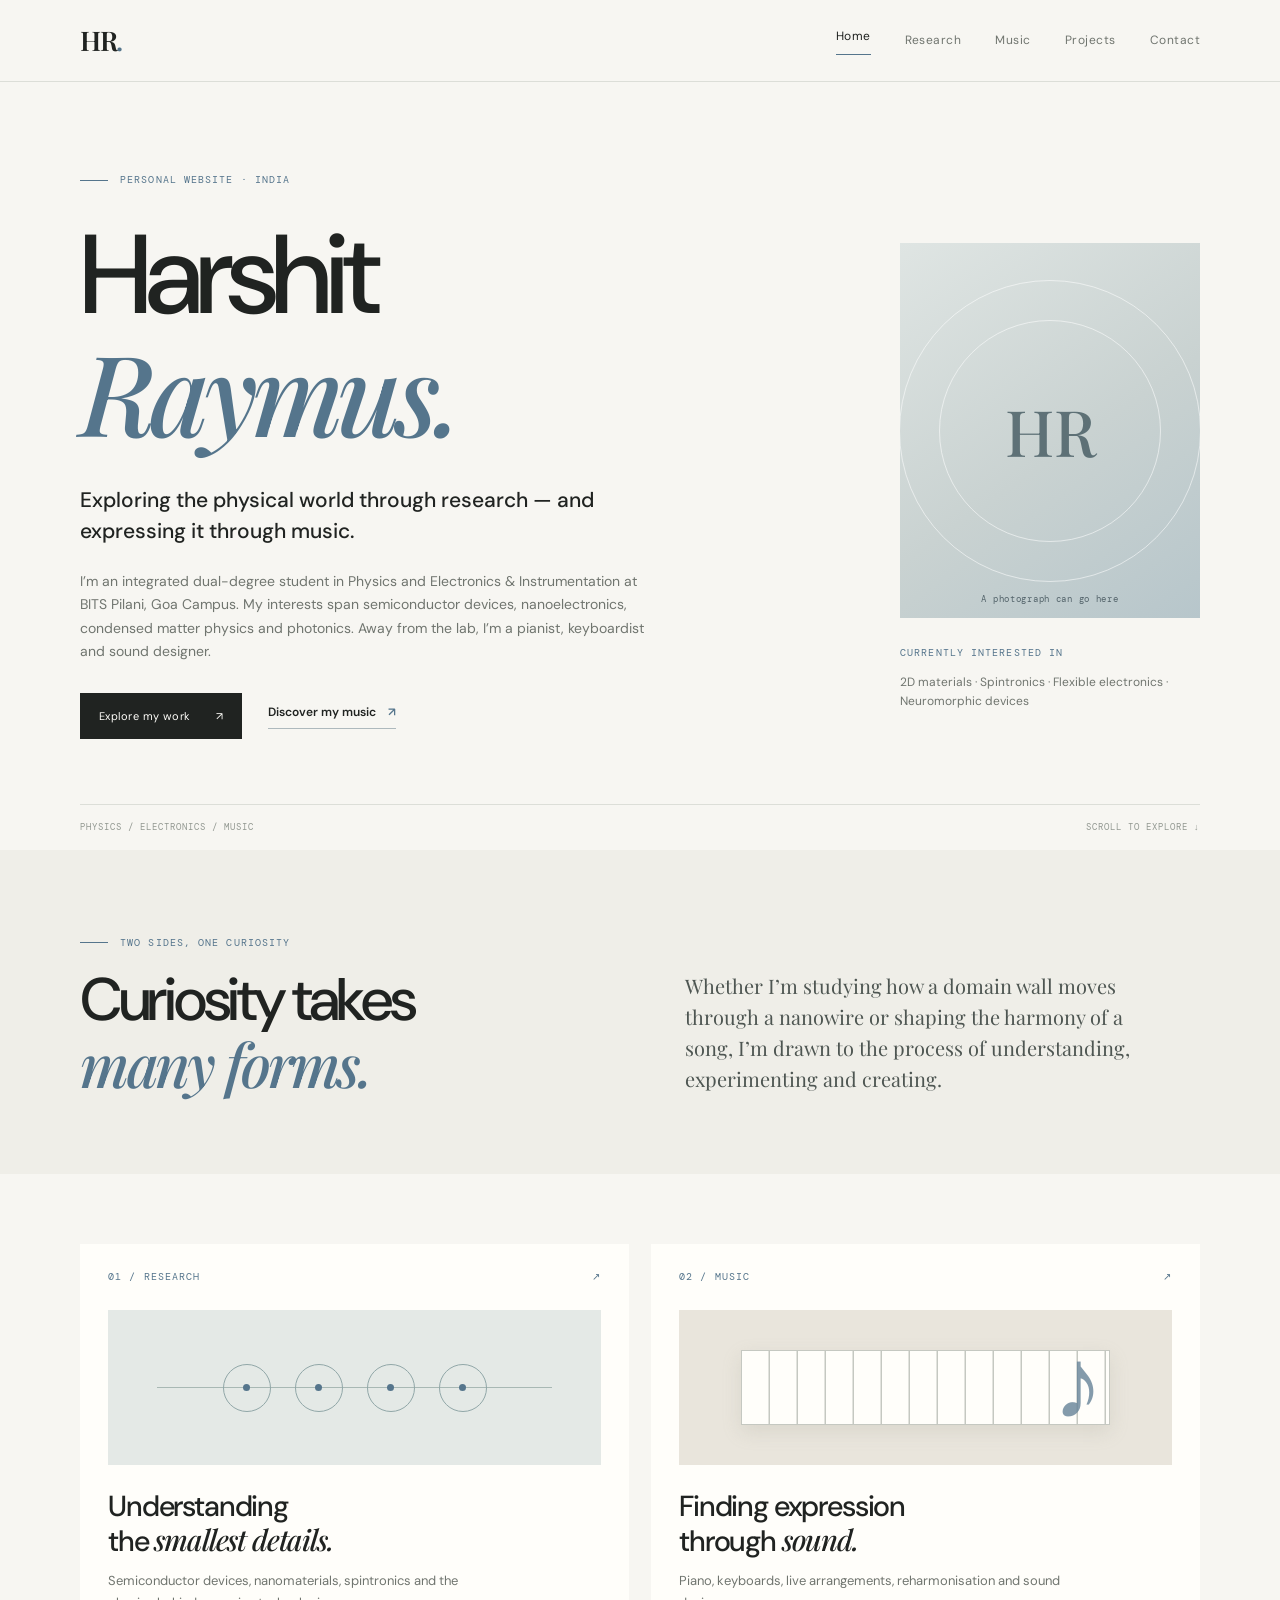
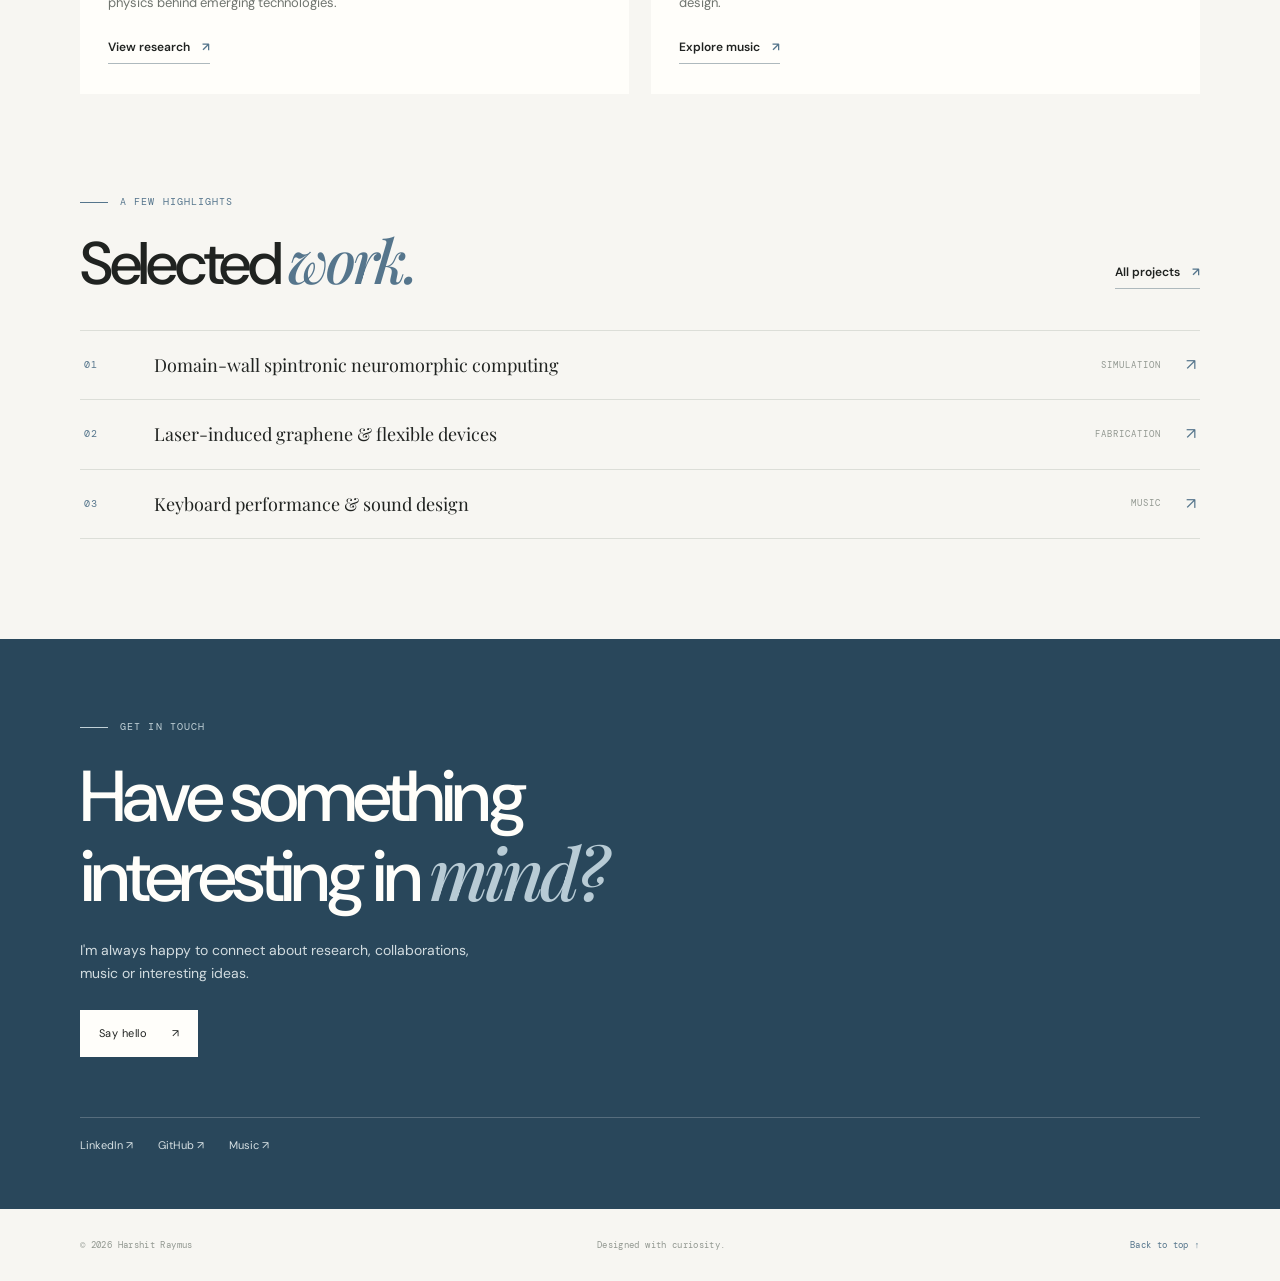
==== index.html @ 6425b21d "Add files via upload" ====
<!DOCTYPE html>
<html lang="en">
<head>
  <meta charset="UTF-8">
  <meta name="viewport" content="width=device-width, initial-scale=1">
  <meta name="description" content="Harshit Raymus — physics, electronics, nanoelectronics, research and music.">
  <meta name="author" content="Harshit Raymus">
  <meta name="theme-color" content="#f7f6f2">
  <title>Harshit Raymus — Researcher & Musician</title>
  <link rel="preconnect" href="https://fonts.googleapis.com">
  <link rel="preconnect" href="https://fonts.gstatic.com" crossorigin>
  <link href="https://fonts.googleapis.com/css2?family=DM+Mono:wght@400;500&family=DM+Sans:wght@400;500;600;700&family=Playfair+Display:ital,wght@0,500;0,600;1,500&display=swap" rel="stylesheet">
  <link rel="stylesheet" href="styles.css">
  <script defer src="script.js"></script>
</head>
<body>
  <header class="site-header">
    <a class="wordmark" href="index.html">HR<span>.</span></a>
    <button class="menu-toggle" aria-label="Open navigation" aria-expanded="false">Menu</button>
    <nav class="main-nav" aria-label="Main navigation">
      <a class="active" href="index.html">Home</a>
      <a href="research.html">Research</a>
      <a href="music.html">Music</a>
      <a href="projects.html">Projects</a>
      <a href="#contact">Contact</a>
    </nav>
  </header>

  <main>
    <section class="hero wrap">
      <div class="eyebrow"><span class="eyebrow-line"></span> PERSONAL WEBSITE · INDIA</div>
      <div class="hero-grid">
        <div>
          <h1>Harshit<br><em>Raymus.</em></h1>
          <p class="hero-subtitle">Exploring the physical world through research — and expressing it through music.</p>
          <p class="intro">I’m an integrated dual-degree student in Physics and Electronics & Instrumentation at BITS Pilani, Goa Campus. My interests span semiconductor devices, nanoelectronics, condensed matter physics and photonics. Away from the lab, I’m a pianist, keyboardist and sound designer.</p>
          <div class="hero-actions">
            <a class="button button-dark" href="research.html">Explore my work <span>↗</span></a>
            <a class="text-link" href="music.html">Discover my music <span>↗</span></a>
          </div>
        </div>
        <aside class="hero-aside">
          <div class="portrait-placeholder">
            <span class="portrait-monogram">HR</span>
            <span class="portrait-caption">A photograph can go here</span>
          </div>
          <div class="aside-note">
            <span class="small-label">CURRENTLY INTERESTED IN</span>
            <p>2D materials · Spintronics · Flexible electronics · Neuromorphic devices</p>
          </div>
        </aside>
      </div>
      <div class="hero-bottom">
        <span>PHYSICS / ELECTRONICS / MUSIC</span>
        <span>SCROLL TO EXPLORE ↓</span>
      </div>
    </section>

    <section class="section-band">
      <div class="wrap split-intro">
        <div>
          <div class="eyebrow"><span class="eyebrow-line"></span> TWO SIDES, ONE CURIOSITY</div>
          <h2>Curiosity takes<br><em>many forms.</em></h2>
        </div>
        <p class="section-lead">Whether I’m studying how a domain wall moves through a nanowire or shaping the harmony of a song, I’m drawn to the process of understanding, experimenting and creating.</p>
      </div>
    </section>

    <section class="wrap feature-grid">
      <article class="feature-card research-card">
        <div class="card-topline"><span>01 / RESEARCH</span><span>↗</span></div>
        <div class="feature-art art-lattice" aria-hidden="true"><span></span><span></span><span></span><span></span></div>
        <div>
          <h3>Understanding<br>the <em>smallest details.</em></h3>
          <p>Semiconductor devices, nanomaterials, spintronics and the physics behind emerging technologies.</p>
          <a class="text-link" href="research.html">View research <span>↗</span></a>
        </div>
      </article>
      <article class="feature-card music-card">
        <div class="card-topline"><span>02 / MUSIC</span><span>↗</span></div>
        <div class="feature-art art-keys" aria-hidden="true"><div class="keys"></div><div class="music-note">♪</div></div>
        <div>
          <h3>Finding expression<br>through <em>sound.</em></h3>
          <p>Piano, keyboards, live arrangements, reharmonisation and sound design.</p>
          <a class="text-link" href="music.html">Explore music <span>↗</span></a>
        </div>
      </article>
    </section>

    <section class="wrap selected-work">
      <div class="section-heading">
        <div><div class="eyebrow"><span class="eyebrow-line"></span> A FEW HIGHLIGHTS</div><h2>Selected <em>work.</em></h2></div>
        <a class="text-link" href="projects.html">All projects <span>↗</span></a>
      </div>
      <div class="work-list">
        <a class="work-row" href="projects.html#spintronics"><span class="work-index">01</span><span class="work-name">Domain-wall spintronic neuromorphic computing</span><span class="work-type">SIMULATION</span><span class="work-arrow">↗</span></a>
        <a class="work-row" href="projects.html#lig"><span class="work-index">02</span><span class="work-name">Laser-induced graphene & flexible devices</span><span class="work-type">FABRICATION</span><span class="work-arrow">↗</span></a>
        <a class="work-row" href="projects.html#music"><span class="work-index">03</span><span class="work-name">Keyboard performance & sound design</span><span class="work-type">MUSIC</span><span class="work-arrow">↗</span></a>
      </div>
    </section>

    <section class="contact-section" id="contact">
      <div class="wrap contact-inner">
        <div class="eyebrow"><span class="eyebrow-line"></span> GET IN TOUCH</div>
        <h2>Have something<br>interesting in <em>mind?</em></h2>
        <p>I'm always happy to connect about research, collaborations, music or interesting ideas.</p>
        <a class="button button-light" href="mailto:YOUR_EMAIL@example.com">Say hello <span>↗</span></a>
        <div class="social-links">
          <a href="https://www.linkedin.com/" target="_blank" rel="noreferrer">LinkedIn ↗</a>
          <a href="https://github.com/" target="_blank" rel="noreferrer">GitHub ↗</a>
          <a href="music.html">Music ↗</a>
        </div>
      </div>
    </section>
  </main>
  <footer class="site-footer wrap"><span>© <span data-year></span> Harshit Raymus</span><span>Designed with curiosity.</span><a href="#top">Back to top ↑</a></footer>
</body>
</html>
---- styles.css ----
/* Harshit Raymus — editorial portfolio */
:root {
  --paper: #f7f6f2; --paper-deep: #efeee8; --ink: #202321; --muted: #70756f;
  --blue: #55758c; --blue-dark: #29475b; --line: #dcded8; --white: #fffefa;
  --serif: "Playfair Display", Georgia, serif; --sans: "DM Sans", Arial, sans-serif; --mono: "DM Mono", monospace;
}
* { box-sizing: border-box; }
html { scroll-behavior: smooth; }
body { margin: 0; background: var(--paper); color: var(--ink); font-family: var(--sans); line-height: 1.65; -webkit-font-smoothing: antialiased; }
a { color: inherit; text-decoration: none; }
.wrap { width: min(1120px, calc(100% - 64px)); margin-inline: auto; }
.site-header { height: 82px; display: flex; align-items: center; justify-content: space-between; padding: 0 max(32px, calc((100vw - 1120px)/2)); border-bottom: 1px solid var(--line); }
.wordmark { font-family: var(--serif); font-size: 27px; font-weight: 600; letter-spacing: -1.5px; }
.wordmark span { color: var(--blue); }
.main-nav { display: flex; align-items: center; gap: 34px; }
.main-nav a { color: var(--muted); font-size: 12px; letter-spacing: .04em; transition: color .2s; }
.main-nav a:hover, .main-nav a.active { color: var(--ink); }
.main-nav a.active { box-shadow: 0 1px var(--blue); padding-bottom: 7px; }
.menu-toggle { display: none; border: 1px solid var(--line); background: transparent; padding: 8px 12px; font: inherit; font-size: 12px; }
.eyebrow, .small-label, .hero-bottom, .card-topline, .work-index, .work-type, .timeline-date, .project-number, .media-number, .music-meta, .tag { font-family: var(--mono); font-size: 10px; letter-spacing: .11em; }
.eyebrow { display: flex; align-items: center; gap: 12px; color: var(--blue); }
.eyebrow-line { display: inline-block; width: 28px; height: 1px; background: var(--blue); }
.hero { padding-top: 90px; }
.hero-grid { display: grid; grid-template-columns: 1.4fr .72fr; gap: 100px; padding: 28px 0 65px; align-items: center; }
h1, h2, h3, p { margin-top: 0; }
h1, h2 { font-weight: 500; letter-spacing: -.055em; line-height: 1.04; }
h1 { font-size: clamp(64px, 9vw, 112px); margin: 0 0 28px; }
h1 em, h2 em, h3 em { font-family: var(--serif); font-weight: 500; }
h1 em, h2 em { color: var(--blue); }
.hero-subtitle { max-width: 560px; font-size: 21px; line-height: 1.45; font-weight: 500; }
.intro { max-width: 570px; color: var(--muted); font-size: 14px; margin: 24px 0 30px; }
.hero-actions { display: flex; align-items: center; gap: 26px; flex-wrap: wrap; }
.button { display: inline-flex; align-items: center; gap: 25px; padding: 14px 19px; font-size: 11px; letter-spacing: .04em; transition: transform .2s, background .2s; }
.button:hover { transform: translateY(-2px); }
.button-dark { background: var(--ink); color: var(--white); }
.button-light { background: var(--white); color: var(--ink); }
.text-link { display: inline-flex; gap: 12px; align-items: center; font-size: 12px; font-weight: 600; border-bottom: 1px solid #aeb9bd; padding-bottom: 5px; }
.text-link span { color: var(--blue); }
.hero-aside { max-width: 300px; justify-self: end; width: 100%; }
.portrait-placeholder { aspect-ratio: 4/5; background: linear-gradient(145deg, #dfe5e3, #c9d2d1 55%, #b7c6cb); display: flex; flex-direction: column; align-items: center; justify-content: center; position: relative; overflow: hidden; }
.portrait-placeholder:before, .portrait-placeholder:after { content: ""; position: absolute; border: 1px solid rgba(255,255,255,.55); border-radius: 50%; width: 220px; height: 220px; }
.portrait-placeholder:after { width: 300px; height: 300px; }
.portrait-monogram { font: 500 64px var(--serif); color: rgba(35,60,69,.65); z-index: 1; }
.portrait-caption { position: absolute; bottom: 13px; font: 9px var(--mono); color: #53636a; letter-spacing: .08em; }
.aside-note { padding: 20px 0 0; }
.small-label { color: var(--blue); }
.aside-note p { font-size: 12px; color: var(--muted); margin: 8px 0 0; }
.hero-bottom { display: flex; justify-content: space-between; color: #929891; border-top: 1px solid var(--line); padding: 15px 0; font-size: 9px; }
.section-band { background: var(--paper-deep); }
.split-intro { display: grid; grid-template-columns: 1fr 1fr; gap: 90px; align-items: end; padding-top: 85px; padding-bottom: 75px; }
h2 { font-size: clamp(38px, 5vw, 60px); margin: 18px 0 0; }
.section-lead { font: 20px/1.55 var(--serif); color: #4e5652; max-width: 480px; margin: 0 0 5px; }
.feature-grid { display: grid; grid-template-columns: 1fr 1fr; gap: 22px; padding-top: 70px; padding-bottom: 100px; }
.feature-card { min-height: 450px; background: var(--white); padding: 25px 28px 30px; display: flex; flex-direction: column; justify-content: space-between; }
.card-topline { display: flex; justify-content: space-between; color: var(--blue); }
.feature-art { height: 155px; margin: 20px 0; position: relative; overflow: hidden; background: #e8ece9; }
.art-lattice { background: #e4e9e6; display: flex; align-items: center; justify-content: center; gap: 24px; }
.art-lattice span { width: 48px; height: 48px; border: 1px solid #91a7a8; border-radius: 50%; position: relative; }
.art-lattice span:after { content: ""; position: absolute; width: 7px; height: 7px; background: var(--blue); border-radius: 50%; top: 19px; left: 19px; }
.art-lattice:before { content: ""; position: absolute; height: 1px; width: 80%; background: #a8b8b4; }
.art-keys { background: #e9e5dc; display: flex; align-items: center; justify-content: center; }
.keys { width: 75%; height: 75px; background: repeating-linear-gradient(90deg, #fffefa 0 26px, #c5c8c1 27px 28px); border: 1px solid #c5c8c1; box-shadow: 0 7px 18px #9b9a8d33; }
.music-note { position: absolute; right: 14%; top: 0; font: 100px var(--serif); color: #668398; opacity: .8; }
.feature-card h3 { font-size: 29px; font-weight: 500; line-height: 1.15; letter-spacing: -.04em; margin: 0 0 12px; }
.feature-card p { font-size: 13px; color: var(--muted); max-width: 390px; margin-bottom: 20px; }
.selected-work { padding-bottom: 100px; }
.section-heading { display: flex; justify-content: space-between; align-items: end; gap: 20px; margin-bottom: 34px; }
.section-heading .text-link { margin-bottom: 7px; }
.work-list { border-top: 1px solid var(--line); }
.work-row { display: grid; grid-template-columns: 55px 1fr 145px 20px; align-items: center; gap: 15px; padding: 21px 4px; border-bottom: 1px solid var(--line); transition: padding .2s; }
.work-row:hover { padding-left: 12px; }
.work-index, .work-type { color: var(--blue); }
.work-name { font: 18px var(--serif); }
.work-type { color: #929891; text-align: right; font-size: 9px; }
.work-arrow { color: var(--blue); text-align: right; }
.contact-section { background: var(--blue-dark); color: var(--white); padding: 80px 0 55px; }
.contact-inner h2 { font-size: clamp(45px, 6vw, 72px); margin: 24px 0; }
.contact-inner h2 em { color: #b8cbd5; }
.contact-inner > p { color: #d2dce0; max-width: 410px; font-size: 14px; margin-bottom: 25px; }
.contact-inner .eyebrow { color: #c1d1d7; }
.contact-inner .eyebrow-line { background: #c1d1d7; }
.social-links { display: flex; gap: 25px; margin-top: 60px; padding-top: 18px; border-top: 1px solid #ffffff35; }
.social-links a { font-size: 11px; color: #d6e0e3; }
.site-footer { min-height: 72px; display: flex; align-items: center; justify-content: space-between; gap: 15px; color: #929891; font: 9px var(--mono); letter-spacing: .04em; }
.site-footer a { color: var(--blue); }
.page-hero { padding-top: 95px; padding-bottom: 80px; }
.page-hero h1 { font-size: clamp(58px, 8vw, 92px); margin-top: 28px; }
.page-intro { max-width: 620px; color: var(--muted); font-size: 16px; line-height: 1.75; margin: 25px 0 0; }
.content-section { padding-top: 75px; padding-bottom: 85px; }
.content-section > h2 { margin-bottom: 45px; }
.interest-grid { display: grid; grid-template-columns: repeat(4, 1fr); border-top: 1px solid var(--line); border-bottom: 1px solid var(--line); }
.interest-item { padding: 22px 20px 24px 0; border-right: 1px solid var(--line); margin-right: 20px; }
.interest-item:last-child { border: 0; margin: 0; }
.interest-item > span { font: 10px var(--mono); color: var(--blue); }
.interest-item h3 { font: 19px var(--serif); margin: 24px 0 9px; }
.interest-item p { color: var(--muted); font-size: 12px; margin: 0; }
.timeline { margin-top: 35px; border-top: 1px solid var(--line); }
.timeline-item { display: grid; grid-template-columns: 210px 1fr; gap: 35px; padding: 27px 0; border-bottom: 1px solid var(--line); }
.timeline-date { color: var(--blue); padding-top: 6px; }
.timeline-item h3, .education-row h3 { font: 22px var(--serif); margin: 0 0 8px; }
.timeline-item p, .education-row p { color: var(--muted); font-size: 13px; max-width: 650px; margin: 0 0 10px; }
.tag { display: inline-block; color: var(--blue-dark); background: #e5ebea; padding: 5px 7px; margin: 7px 5px 0 0; font-size: 8px; }
.education-row { display: grid; grid-template-columns: 210px 1fr; gap: 35px; padding: 25px 0; border-top: 1px solid var(--line); }
.contact-strip { background: #e9ece8; }
.strip-inner { display: flex; align-items: center; justify-content: space-between; padding-top: 25px; padding-bottom: 25px; }
.strip-inner p { margin: 0; font: 19px var(--serif); }
.music-hero { padding-bottom: 50px; }
.music-meta { display: flex; flex-wrap: wrap; gap: 25px; color: var(--blue); margin-top: 35px; font-size: 9px; }
.music-intro-grid { display: grid; grid-template-columns: .8fr 1.2fr; gap: 80px; align-items: start; }
.music-intro-grid p:not(.section-lead) { color: var(--muted); font-size: 13px; margin-top: 18px; }
.music-interest { margin-top: 50px; }
.media-grid { display: grid; grid-template-columns: 1fr 1fr; gap: 22px; }
.media-card { background: var(--white); padding: 12px; }
.embed-placeholder { aspect-ratio: 16/9; background: #dfe6e5; display: flex; flex-direction: column; justify-content: center; align-items: center; gap: 13px; color: var(--blue-dark); font: 9px var(--mono); letter-spacing: .1em; }
.audio-placeholder { background: #e8e3d9; }
.play-icon { width: 43px; height: 43px; display: grid; place-items: center; border: 1px solid #8ca0a5; border-radius: 50%; padding-left: 3px; }
.sound-bars { font-size: 28px; letter-spacing: 4px; color: var(--blue); }
.media-caption { display: flex; justify-content: space-between; padding: 15px 5px 5px; }
.media-caption h3 { font: 18px var(--serif); margin: 0 0 4px; }
.media-caption p { color: var(--muted); font-size: 11px; margin: 0; }
.media-number { color: var(--blue); padding-top: 5px; }
.note { color: var(--muted); font-size: 11px; margin-top: 17px; }
.project-list { padding-top: 10px; }
.project-entry { display: grid; grid-template-columns: 210px 1fr; gap: 35px; padding: 38px 0; border-top: 1px solid var(--line); scroll-margin-top: 30px; }
.project-number { color: var(--blue); padding-top: 8px; }
.project-entry h2 { font-size: 31px; margin: 0 0 15px; }
.project-entry p { color: var(--muted); font-size: 13px; max-width: 700px; }
.tag-row { margin-bottom: 8px; }
@media (max-width: 760px) {
  .wrap { width: min(100% - 40px, 560px); }
  .site-header { height: 70px; padding: 0 20px; position: relative; }
  .menu-toggle { display: block; }
  .main-nav { display: none; position: absolute; z-index: 10; top: 69px; left: 0; right: 0; background: var(--paper); border-bottom: 1px solid var(--line); padding: 20px; flex-direction: column; align-items: flex-start; gap: 18px; }
  .main-nav.open { display: flex; }
  .hero { padding-top: 65px; }
  .hero-grid { grid-template-columns: 1fr; gap: 40px; padding-bottom: 45px; }
  .hero-aside { justify-self: start; max-width: 250px; }
  .hero-bottom { font-size: 8px; }
  .split-intro, .music-intro-grid { grid-template-columns: 1fr; gap: 25px; padding-top: 60px; padding-bottom: 55px; }
  .feature-grid, .media-grid { grid-template-columns: 1fr; }
  .feature-grid { padding-top: 40px; padding-bottom: 65px; }
  .feature-card { min-height: 410px; }
  .selected-work { padding-bottom: 65px; }
  .work-row { grid-template-columns: 30px 1fr 18px; gap: 9px; }
  .work-type { display: none; }
  .work-name { font-size: 16px; }
  .section-heading { align-items: start; flex-direction: column; }
  .contact-section { padding-top: 60px; }
  .social-links { margin-top: 40px; flex-wrap: wrap; }
  .site-footer { flex-wrap: wrap; padding-top: 20px; padding-bottom: 20px; }
  .page-hero { padding-top: 65px; padding-bottom: 55px; }
  .content-section { padding-top: 55px; padding-bottom: 60px; }
  .interest-grid { grid-template-columns: 1fr 1fr; }
  .interest-item { padding: 18px 12px 18px 0; margin-right: 12px; border-bottom: 1px solid var(--line); }
  .interest-item:nth-child(2) { border-right: 0; margin-right: 0; }
  .interest-item:nth-child(3), .interest-item:nth-child(4) { border-bottom: 0; }
  .timeline-item, .education-row, .project-entry { grid-template-columns: 1fr; gap: 10px; }
  .timeline-item { padding: 22px 0; }
  .project-entry { padding: 28px 0; }
  .project-entry h2 { font-size: 26px; }
  .strip-inner { align-items: flex-start; gap: 15px; flex-direction: column; }
}
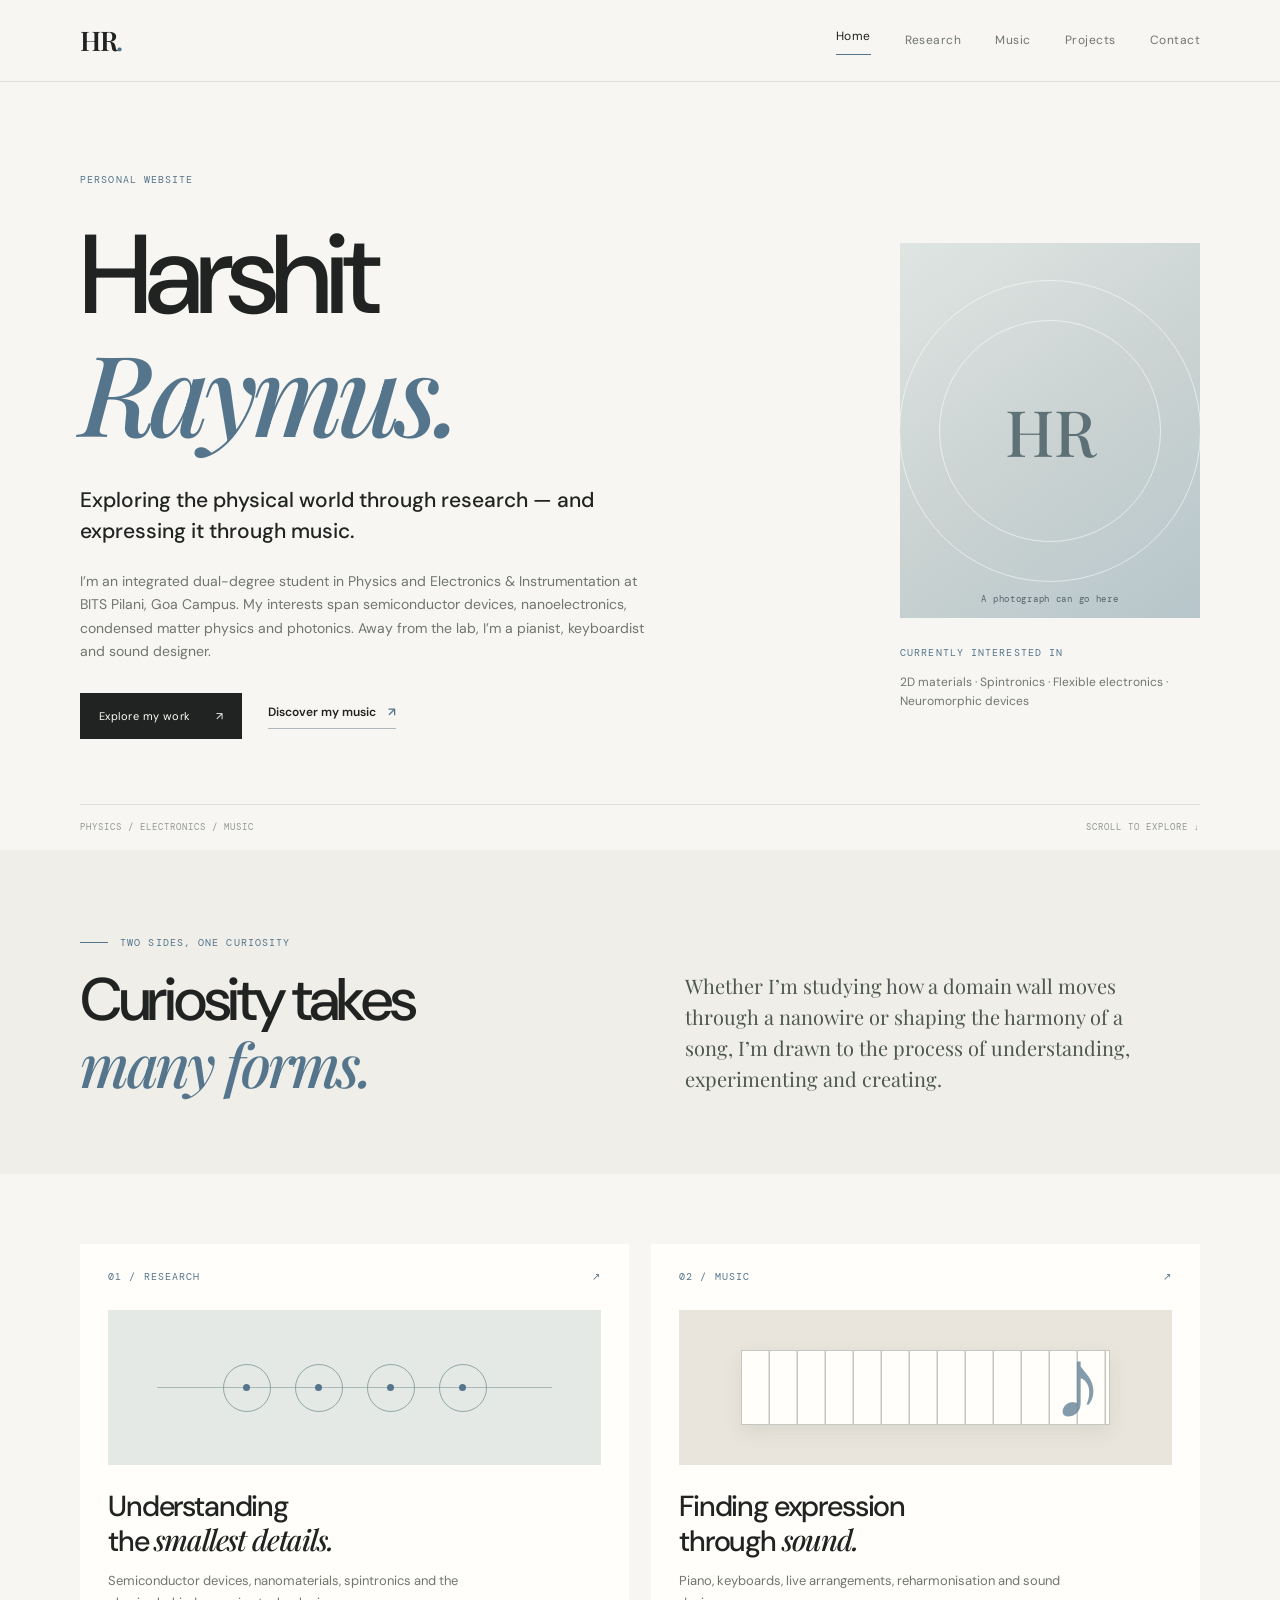
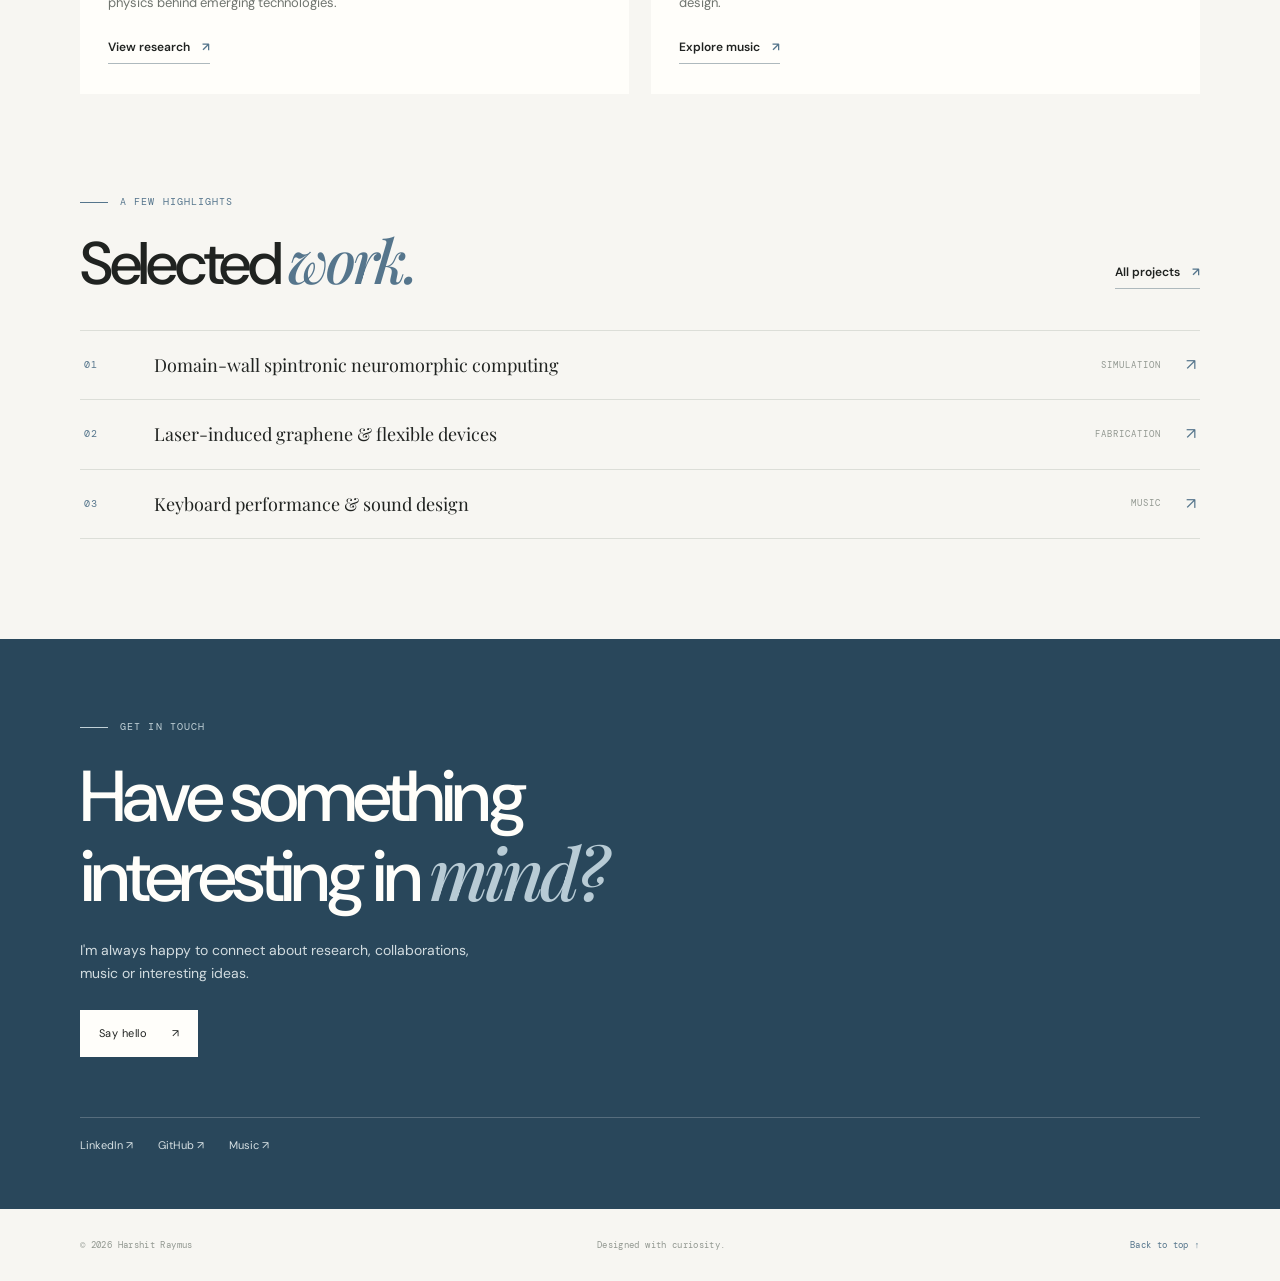
==== commit 5aa0c5bf: "Revise meta tags and hero section content Updated the description meta tag and title for clarity. Si" ====
--- a/index.html
+++ b/index.html
@@ -3,10 +3,10 @@
 <head>
   <meta charset="UTF-8">
   <meta name="viewport" content="width=device-width, initial-scale=1">
-  <meta name="description" content="Harshit Raymus — physics, electronics, nanoelectronics, research and music.">
+  <meta name="description" content="Harshit Raymus - physics, electronics, and music.">
   <meta name="author" content="Harshit Raymus">
   <meta name="theme-color" content="#f7f6f2">
-  <title>Harshit Raymus — Researcher & Musician</title>
+  <title>Harshit Raymus</title>
   <link rel="preconnect" href="https://fonts.googleapis.com">
   <link rel="preconnect" href="https://fonts.gstatic.com" crossorigin>
   <link href="https://fonts.googleapis.com/css2?family=DM+Mono:wght@400;500&family=DM+Sans:wght@400;500;600;700&family=Playfair+Display:ital,wght@0,500;0,600;1,500&display=swap" rel="stylesheet">
@@ -28,7 +28,7 @@
 
   <main>
     <section class="hero wrap">
-      <div class="eyebrow"><span class="eyebrow-line"></span> PERSONAL WEBSITE · INDIA</div>
+      <div class="eyebrow"> PERSONAL WEBSITE</div>
       <div class="hero-grid">
         <div>
           <h1>Harshit<br><em>Raymus.</em></h1>
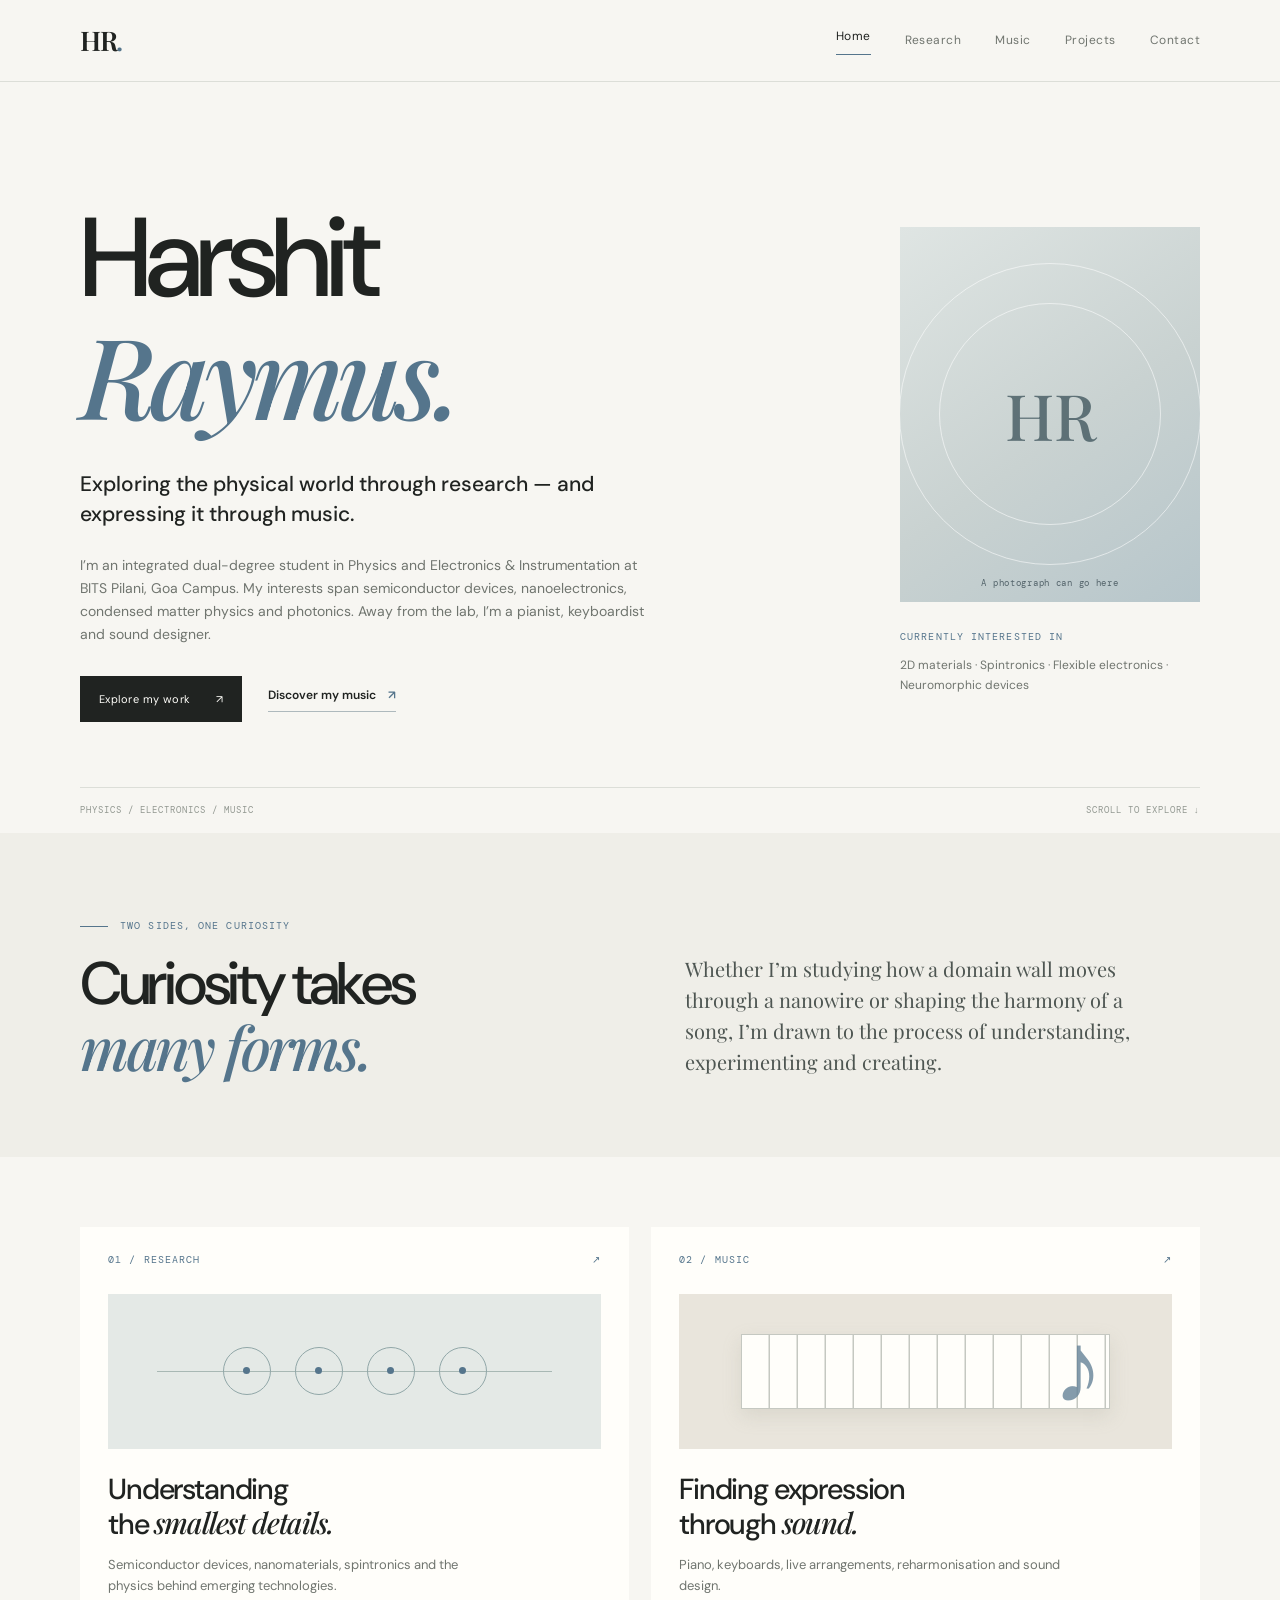
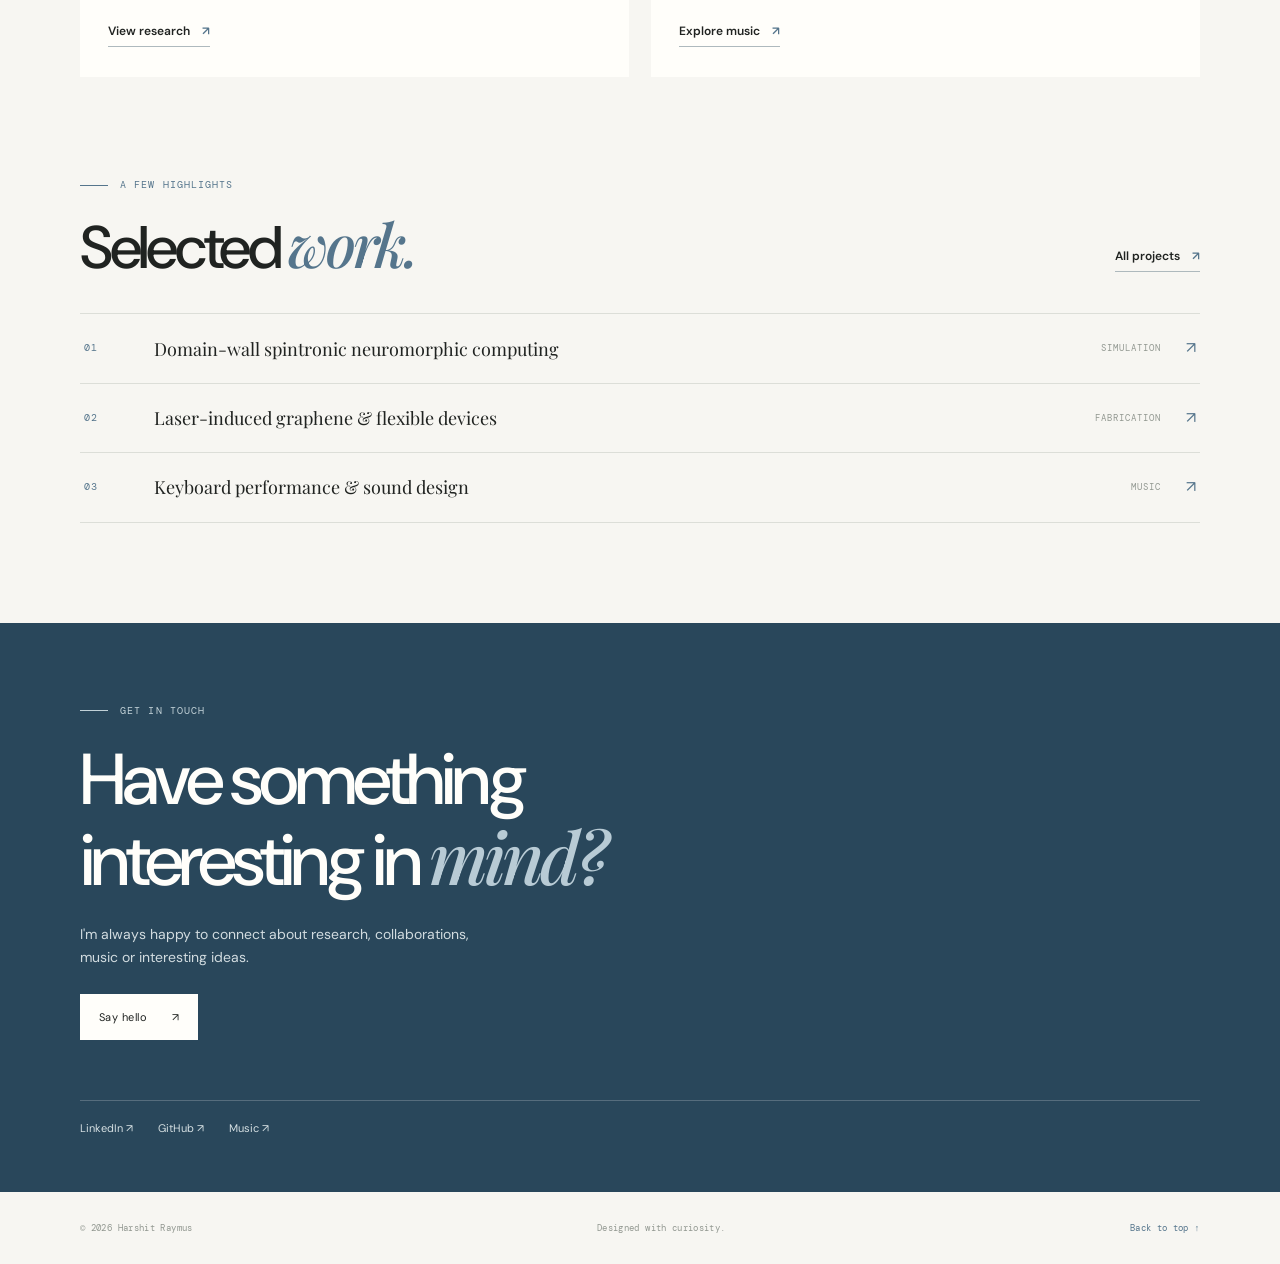
==== commit 7418d83f: "Update index.html" ====
--- a/index.html
+++ b/index.html
@@ -28,7 +28,6 @@
 
   <main>
     <section class="hero wrap">
-      <div class="eyebrow"> PERSONAL WEBSITE</div>
       <div class="hero-grid">
         <div>
           <h1>Harshit<br><em>Raymus.</em></h1>
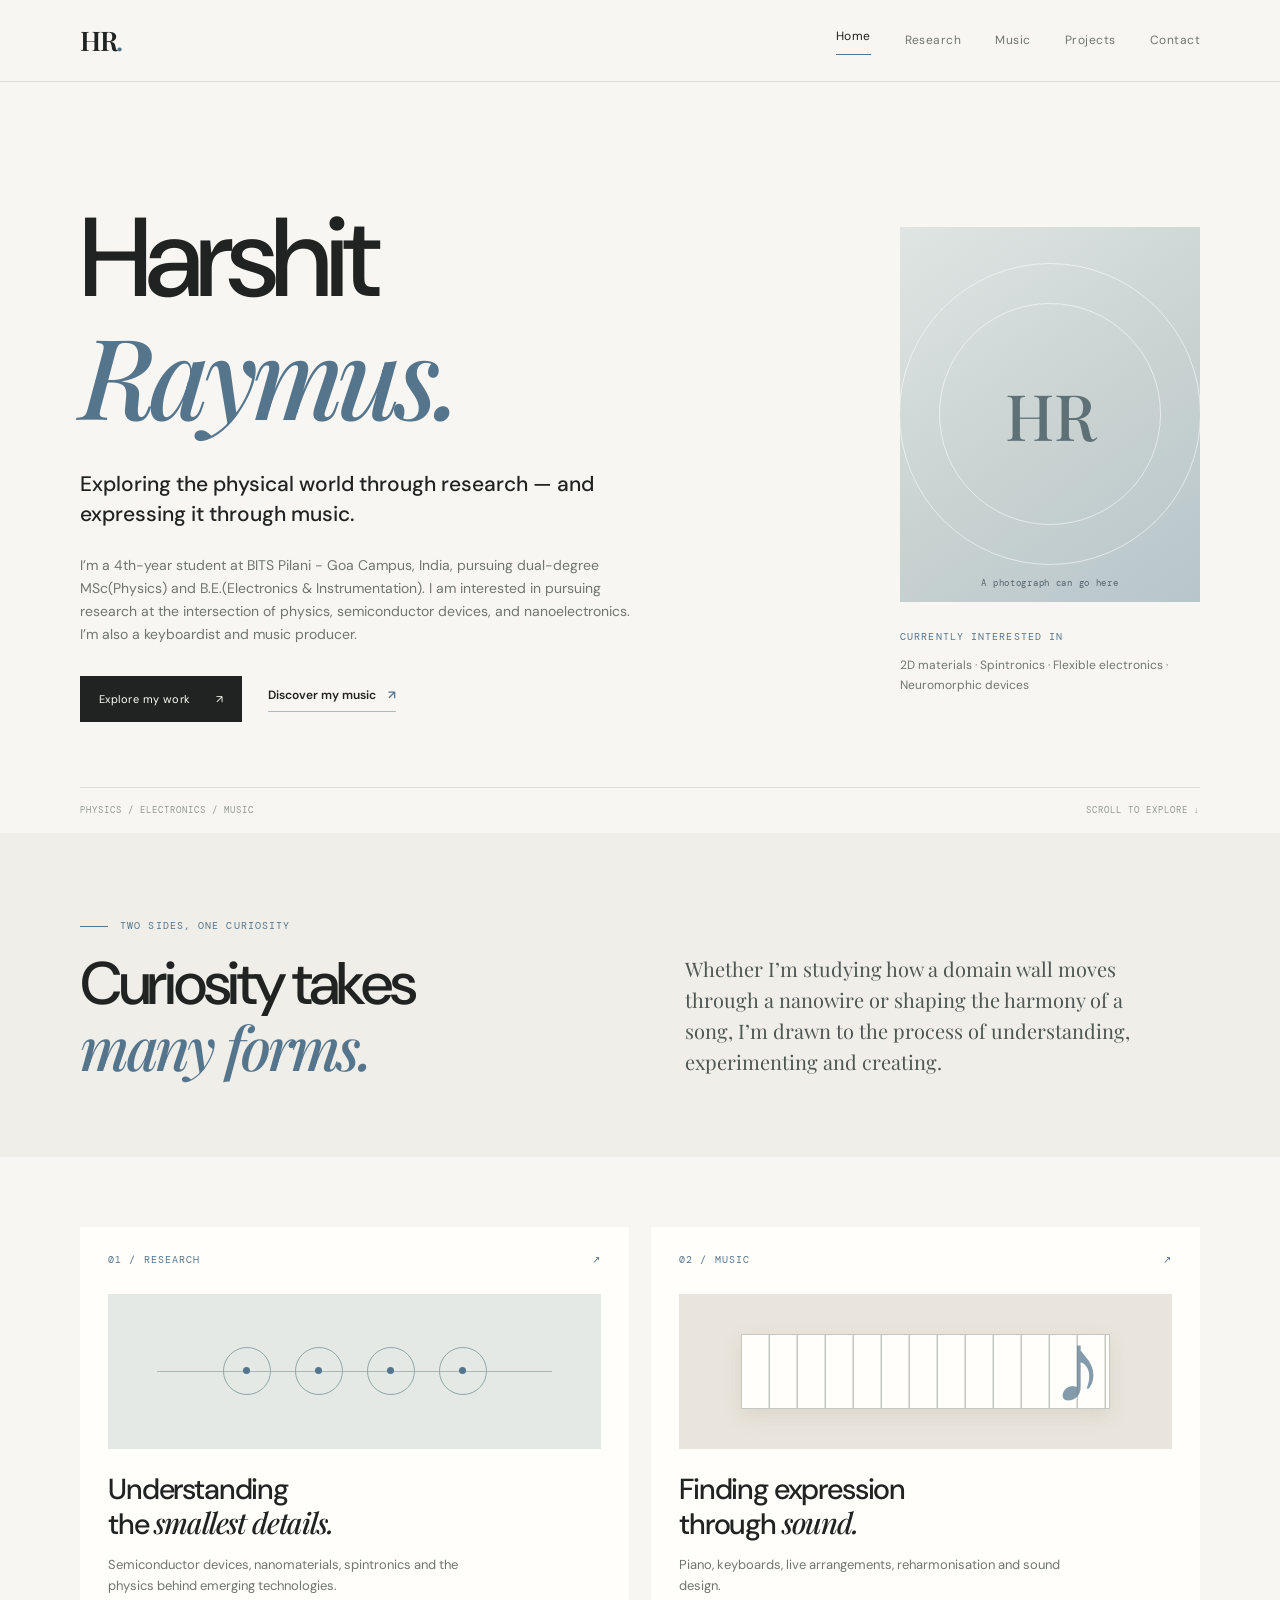
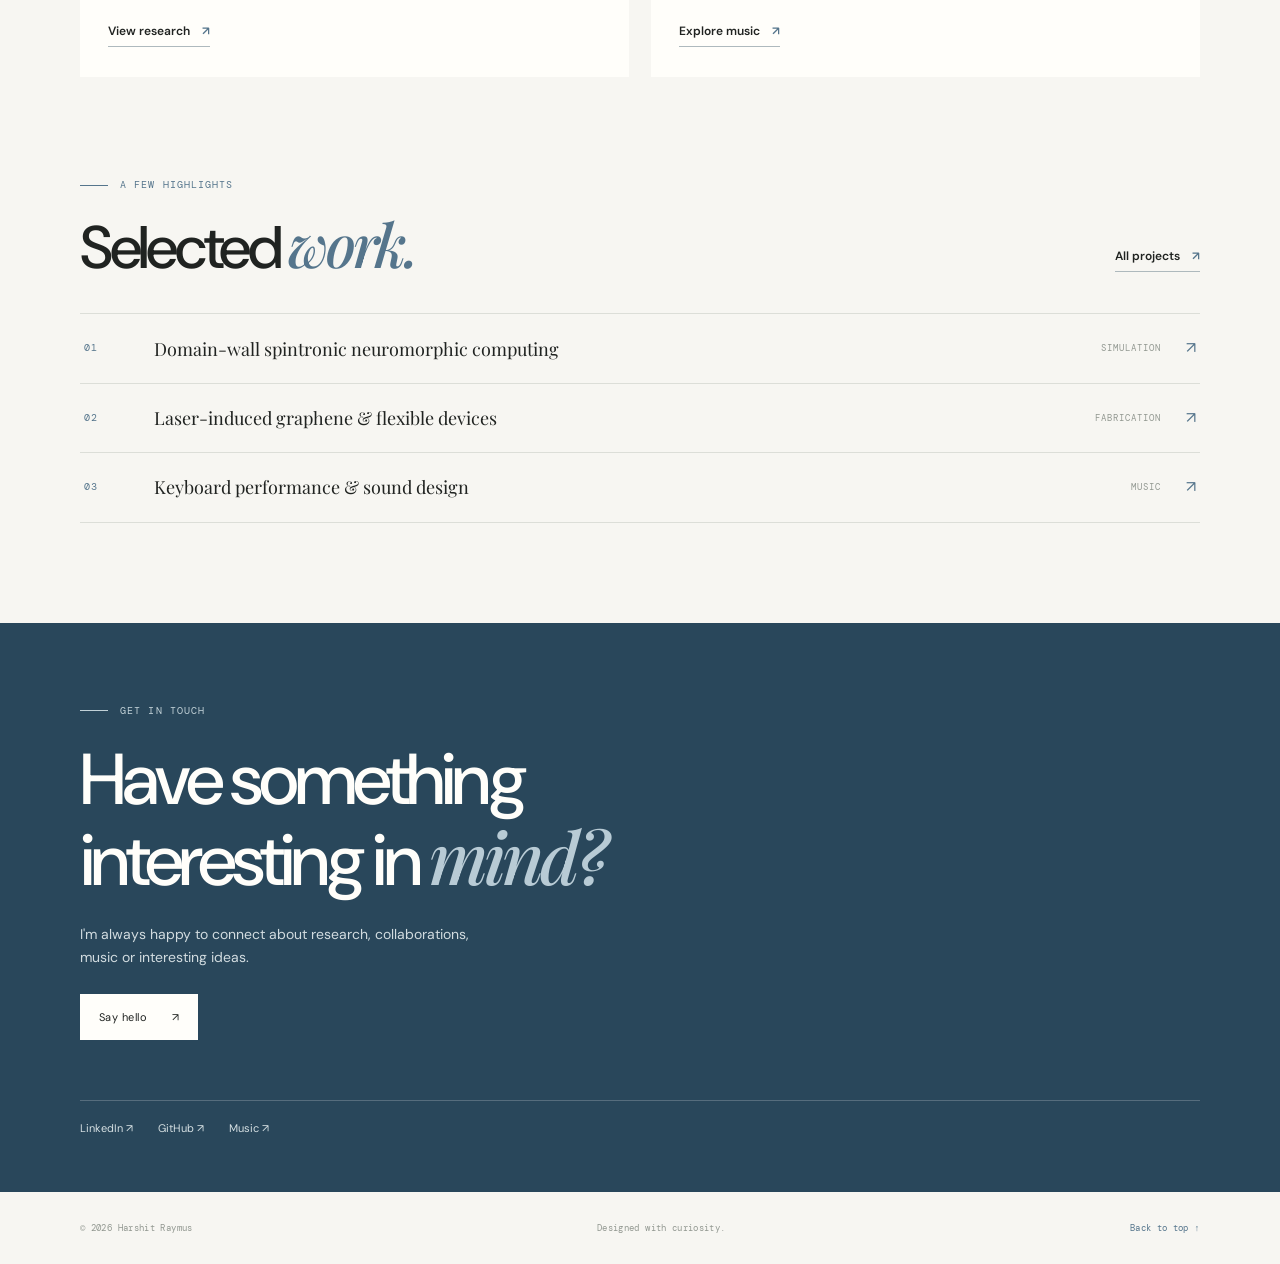
==== commit 8be02396: "Update introduction paragraph in index.html" ====
--- a/index.html
+++ b/index.html
@@ -32,7 +32,7 @@
         <div>
           <h1>Harshit<br><em>Raymus.</em></h1>
           <p class="hero-subtitle">Exploring the physical world through research — and expressing it through music.</p>
-          <p class="intro">I’m an integrated dual-degree student in Physics and Electronics & Instrumentation at BITS Pilani, Goa Campus. My interests span semiconductor devices, nanoelectronics, condensed matter physics and photonics. Away from the lab, I’m a pianist, keyboardist and sound designer.</p>
+          <p class="intro">I’m a 4th-year student at BITS Pilani - Goa Campus, India, pursuing dual-degree MSc(Physics) and B.E.(Electronics & Instrumentation). I am interested in pursuing research at the intersection of physics, semiconductor devices, and nanoelectronics. I’m also a keyboardist and music producer.</p>
           <div class="hero-actions">
             <a class="button button-dark" href="research.html">Explore my work <span>↗</span></a>
             <a class="text-link" href="music.html">Discover my music <span>↗</span></a>
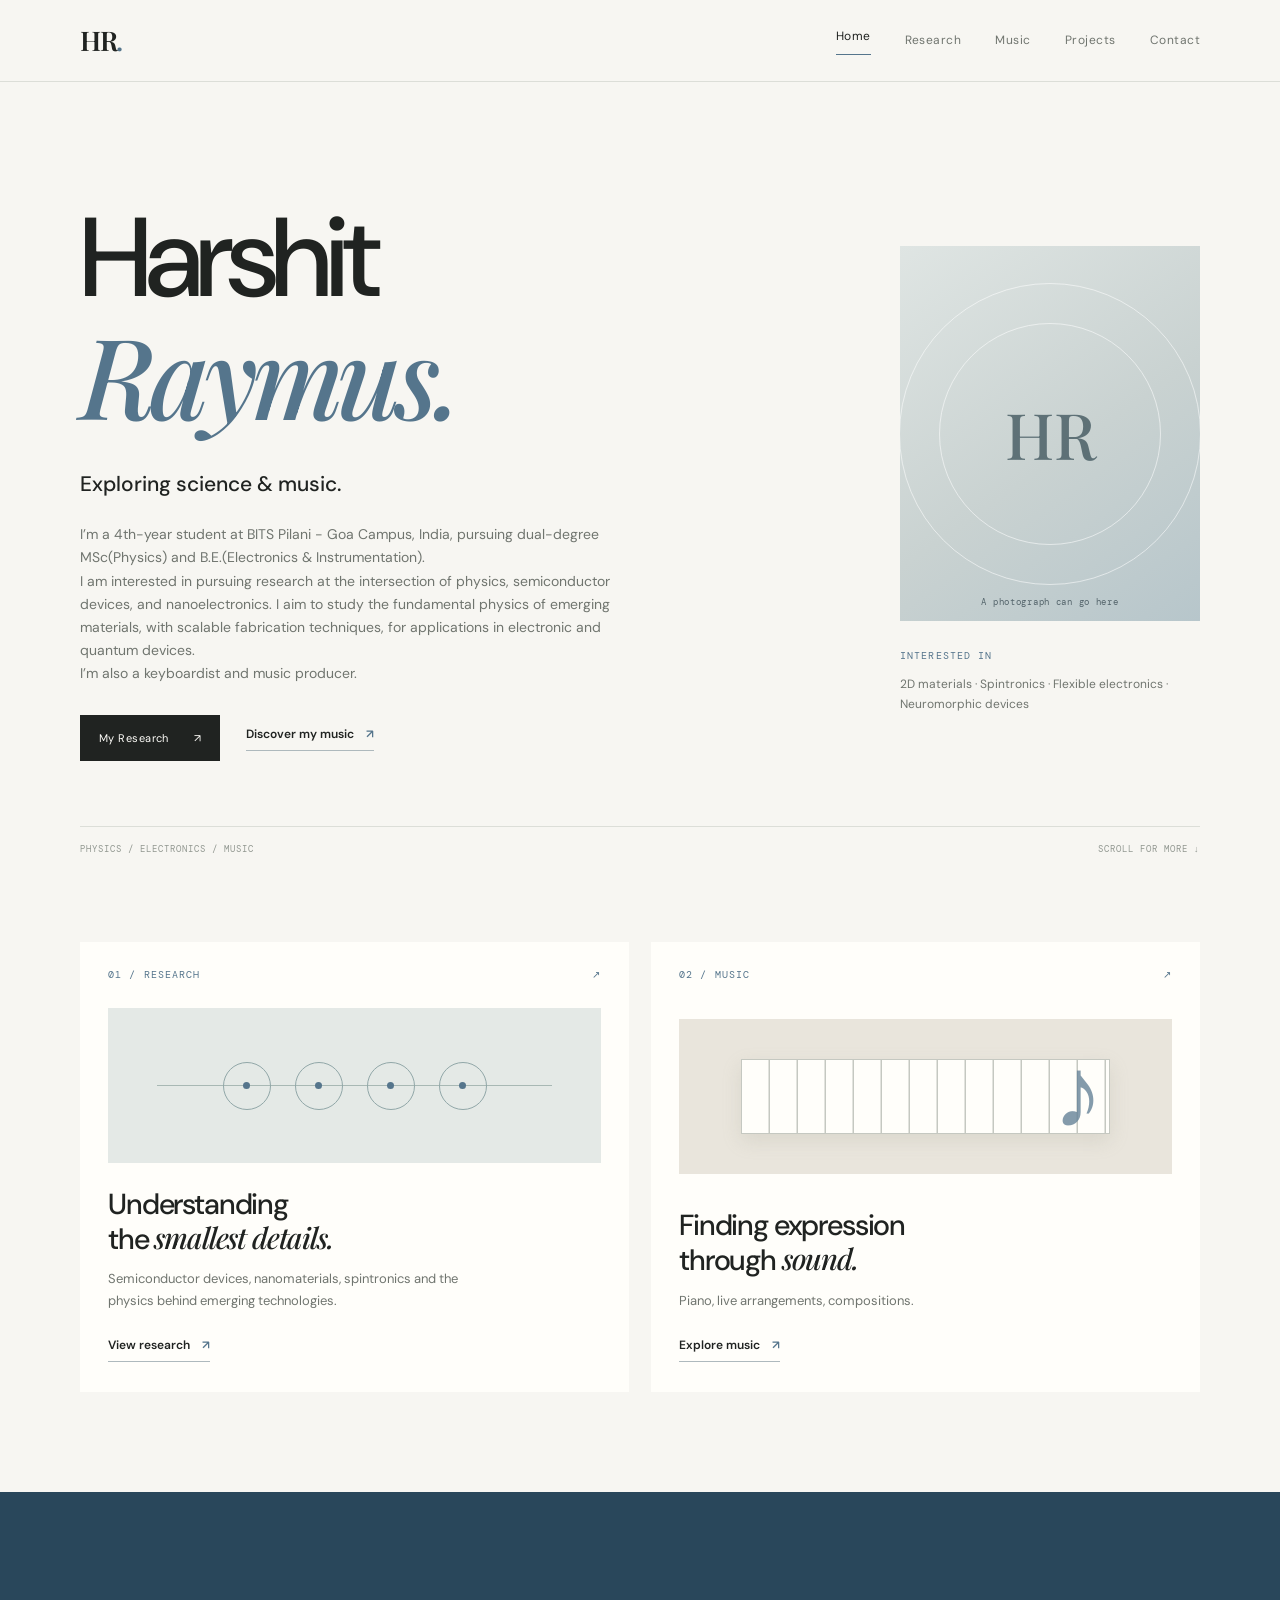
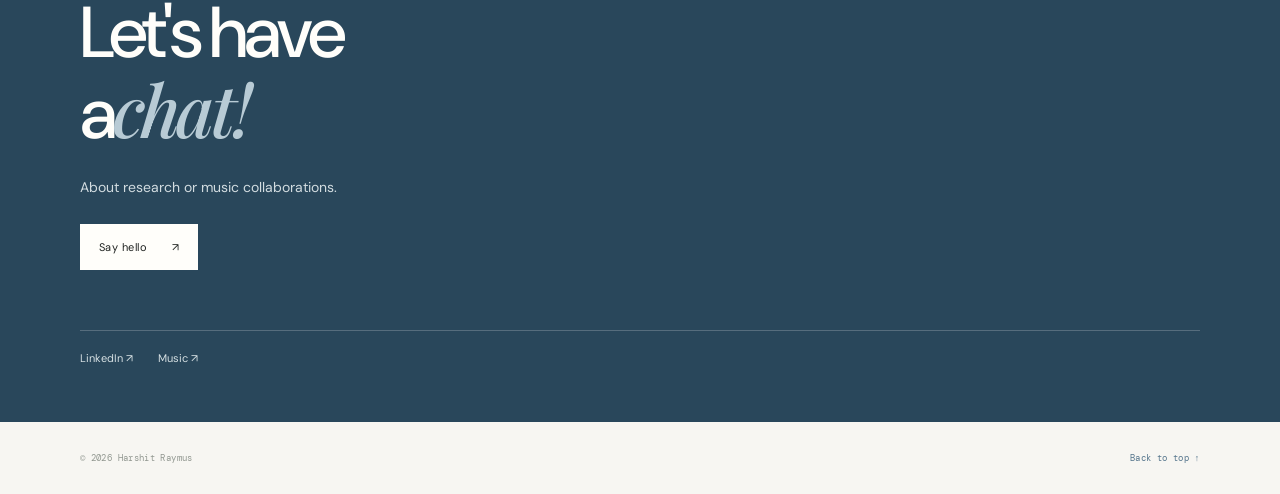
==== commit aff9df07: "Revise hero section and clean up content Updated the hero section text and removed an unnecessary se" ====
--- a/index.html
+++ b/index.html
@@ -31,10 +31,10 @@
       <div class="hero-grid">
         <div>
           <h1>Harshit<br><em>Raymus.</em></h1>
-          <p class="hero-subtitle">Exploring the physical world through research — and expressing it through music.</p>
-          <p class="intro">I’m a 4th-year student at BITS Pilani - Goa Campus, India, pursuing dual-degree MSc(Physics) and B.E.(Electronics & Instrumentation). I am interested in pursuing research at the intersection of physics, semiconductor devices, and nanoelectronics. I’m also a keyboardist and music producer.</p>
+          <p class="hero-subtitle">Exploring science & music.</p>
+          <p class="intro">I’m a 4th-year student at BITS Pilani - Goa Campus, India, pursuing dual-degree MSc(Physics) and B.E.(Electronics & Instrumentation). <br> I am interested in pursuing research at the intersection of physics, semiconductor devices, and nanoelectronics. I aim to study the fundamental physics of emerging materials, with scalable fabrication techniques, for applications in electronic and quantum devices. <br> I’m also a keyboardist and music producer.</p>
           <div class="hero-actions">
-            <a class="button button-dark" href="research.html">Explore my work <span>↗</span></a>
+            <a class="button button-dark" href="research.html">My Research <span>↗</span></a>
             <a class="text-link" href="music.html">Discover my music <span>↗</span></a>
           </div>
         </div>
@@ -44,24 +44,14 @@
             <span class="portrait-caption">A photograph can go here</span>
           </div>
           <div class="aside-note">
-            <span class="small-label">CURRENTLY INTERESTED IN</span>
+            <span class="small-label">INTERESTED IN</span>
             <p>2D materials · Spintronics · Flexible electronics · Neuromorphic devices</p>
           </div>
         </aside>
       </div>
       <div class="hero-bottom">
         <span>PHYSICS / ELECTRONICS / MUSIC</span>
-        <span>SCROLL TO EXPLORE ↓</span>
-      </div>
-    </section>
-
-    <section class="section-band">
-      <div class="wrap split-intro">
-        <div>
-          <div class="eyebrow"><span class="eyebrow-line"></span> TWO SIDES, ONE CURIOSITY</div>
-          <h2>Curiosity takes<br><em>many forms.</em></h2>
-        </div>
-        <p class="section-lead">Whether I’m studying how a domain wall moves through a nanowire or shaping the harmony of a song, I’m drawn to the process of understanding, experimenting and creating.</p>
+        <span>SCROLL FOR MORE ↓</span>
       </div>
     </section>
 
@@ -80,38 +70,24 @@
         <div class="feature-art art-keys" aria-hidden="true"><div class="keys"></div><div class="music-note">♪</div></div>
         <div>
           <h3>Finding expression<br>through <em>sound.</em></h3>
-          <p>Piano, keyboards, live arrangements, reharmonisation and sound design.</p>
+          <p>Piano, live arrangements, compositions.</p>
           <a class="text-link" href="music.html">Explore music <span>↗</span></a>
         </div>
       </article>
     </section>
 
-    <section class="wrap selected-work">
-      <div class="section-heading">
-        <div><div class="eyebrow"><span class="eyebrow-line"></span> A FEW HIGHLIGHTS</div><h2>Selected <em>work.</em></h2></div>
-        <a class="text-link" href="projects.html">All projects <span>↗</span></a>
-      </div>
-      <div class="work-list">
-        <a class="work-row" href="projects.html#spintronics"><span class="work-index">01</span><span class="work-name">Domain-wall spintronic neuromorphic computing</span><span class="work-type">SIMULATION</span><span class="work-arrow">↗</span></a>
-        <a class="work-row" href="projects.html#lig"><span class="work-index">02</span><span class="work-name">Laser-induced graphene & flexible devices</span><span class="work-type">FABRICATION</span><span class="work-arrow">↗</span></a>
-        <a class="work-row" href="projects.html#music"><span class="work-index">03</span><span class="work-name">Keyboard performance & sound design</span><span class="work-type">MUSIC</span><span class="work-arrow">↗</span></a>
-      </div>
-    </section>
-
     <section class="contact-section" id="contact">
       <div class="wrap contact-inner">
-        <div class="eyebrow"><span class="eyebrow-line"></span> GET IN TOUCH</div>
-        <h2>Have something<br>interesting in <em>mind?</em></h2>
-        <p>I'm always happy to connect about research, collaborations, music or interesting ideas.</p>
+        <h2>Let's have<br>a<em>chat!</em></h2>
+        <p>About research or music collaborations.</p>
         <a class="button button-light" href="mailto:YOUR_EMAIL@example.com">Say hello <span>↗</span></a>
         <div class="social-links">
           <a href="https://www.linkedin.com/" target="_blank" rel="noreferrer">LinkedIn ↗</a>
-          <a href="https://github.com/" target="_blank" rel="noreferrer">GitHub ↗</a>
           <a href="music.html">Music ↗</a>
         </div>
       </div>
     </section>
   </main>
-  <footer class="site-footer wrap"><span>© <span data-year></span> Harshit Raymus</span><span>Designed with curiosity.</span><a href="#top">Back to top ↑</a></footer>
+  <footer class="site-footer wrap"><span>© <span data-year></span> Harshit Raymus</span><a href="#top">Back to top ↑</a></footer>
 </body>
 </html>
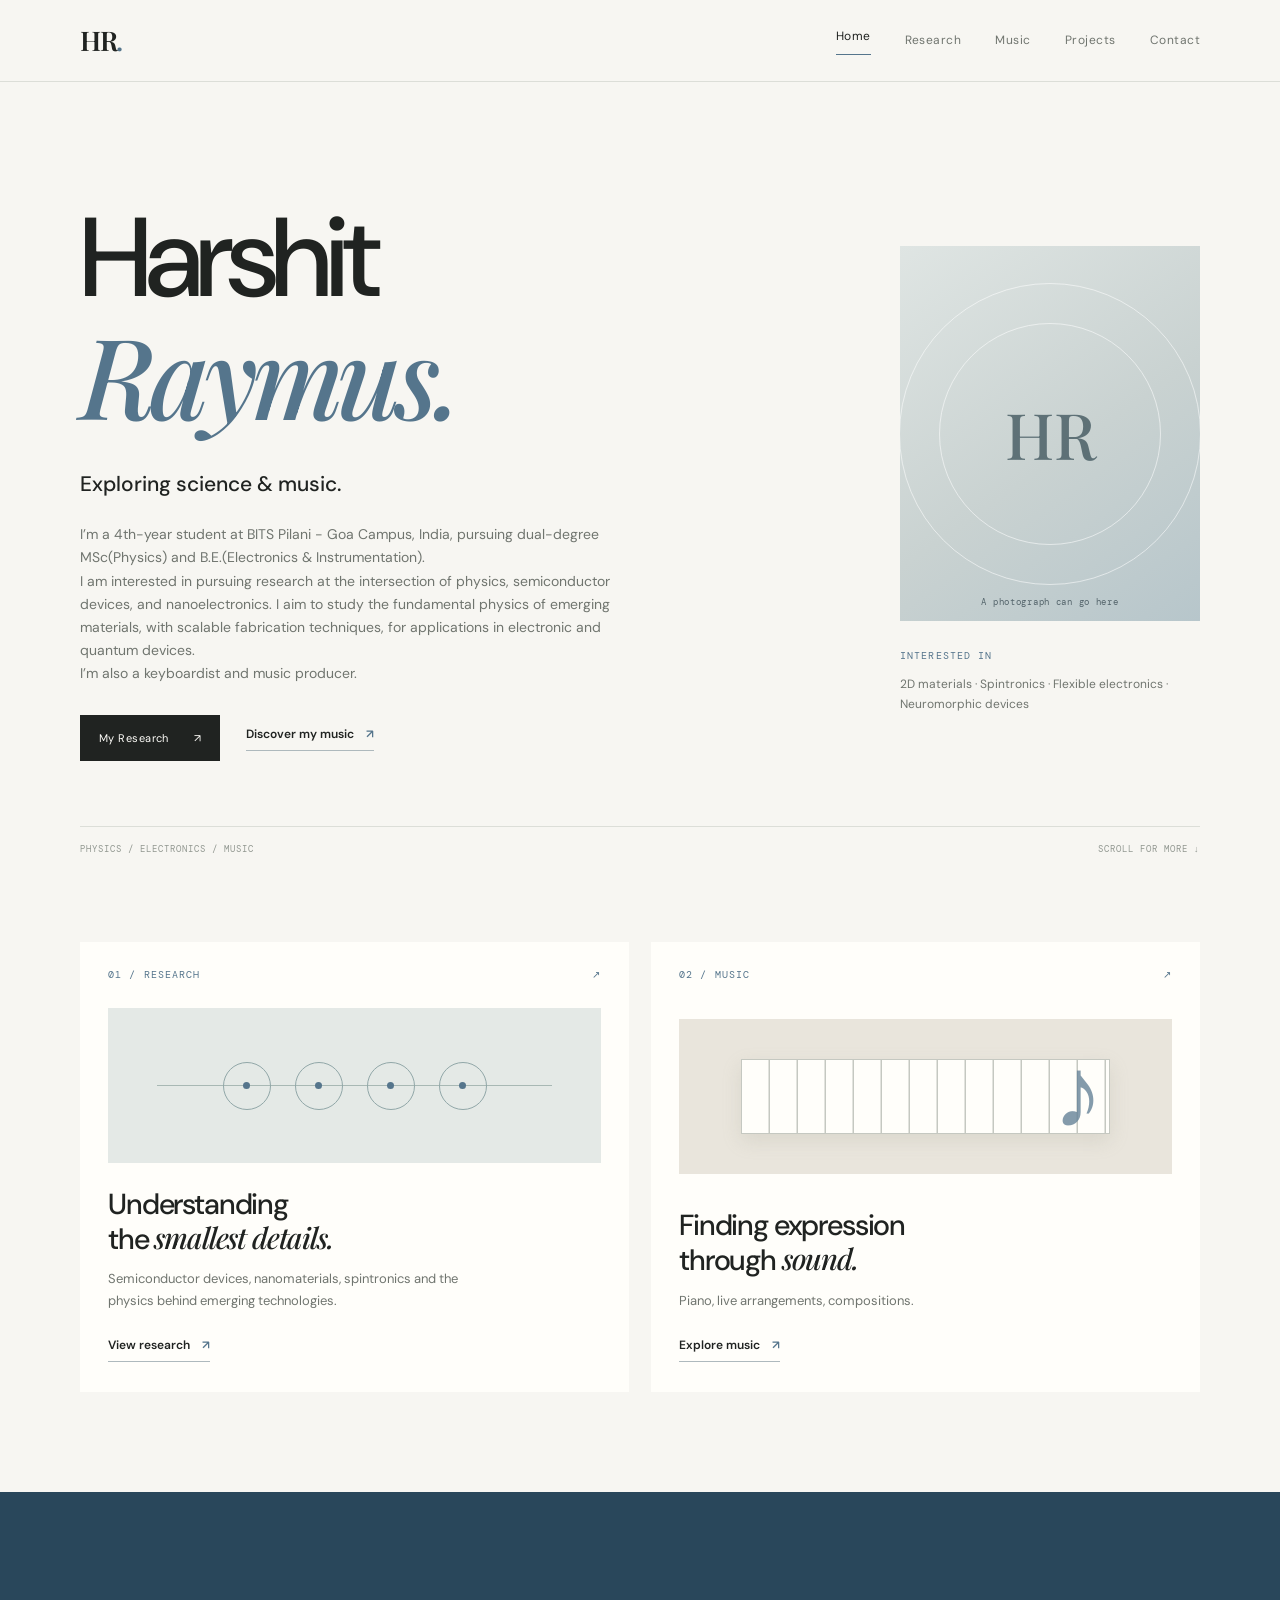
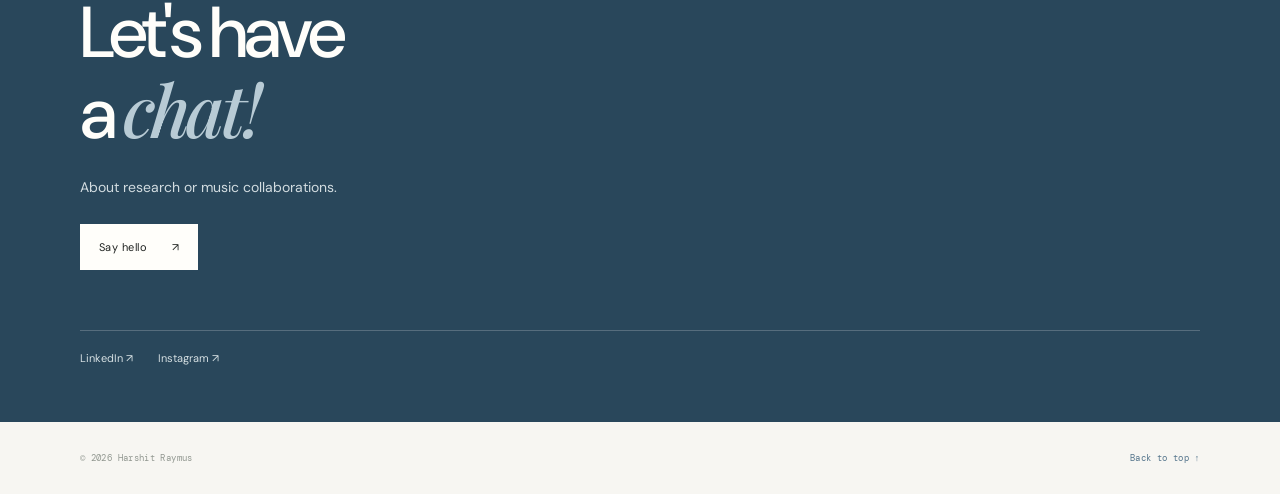
==== commit 939bb466: "Modify contact section and add social links Updated contact section with new social links." ====
--- a/index.html
+++ b/index.html
@@ -78,12 +78,12 @@
 
     <section class="contact-section" id="contact">
       <div class="wrap contact-inner">
-        <h2>Let's have<br>a<em>chat!</em></h2>
+        <h2>Let's have<br>a <em>chat!</em></h2>
         <p>About research or music collaborations.</p>
         <a class="button button-light" href="mailto:YOUR_EMAIL@example.com">Say hello <span>↗</span></a>
         <div class="social-links">
-          <a href="https://www.linkedin.com/" target="_blank" rel="noreferrer">LinkedIn ↗</a>
-          <a href="music.html">Music ↗</a>
+          <a href="https://www.linkedin.com/in/harshitraymus/" target="_blank" rel="noreferrer">LinkedIn ↗</a>
+          <a href="https://www.instagram.com/harshitraymus/" target="_blank" rel="noreferrer">Instagram ↗</a>
         </div>
       </div>
     </section>
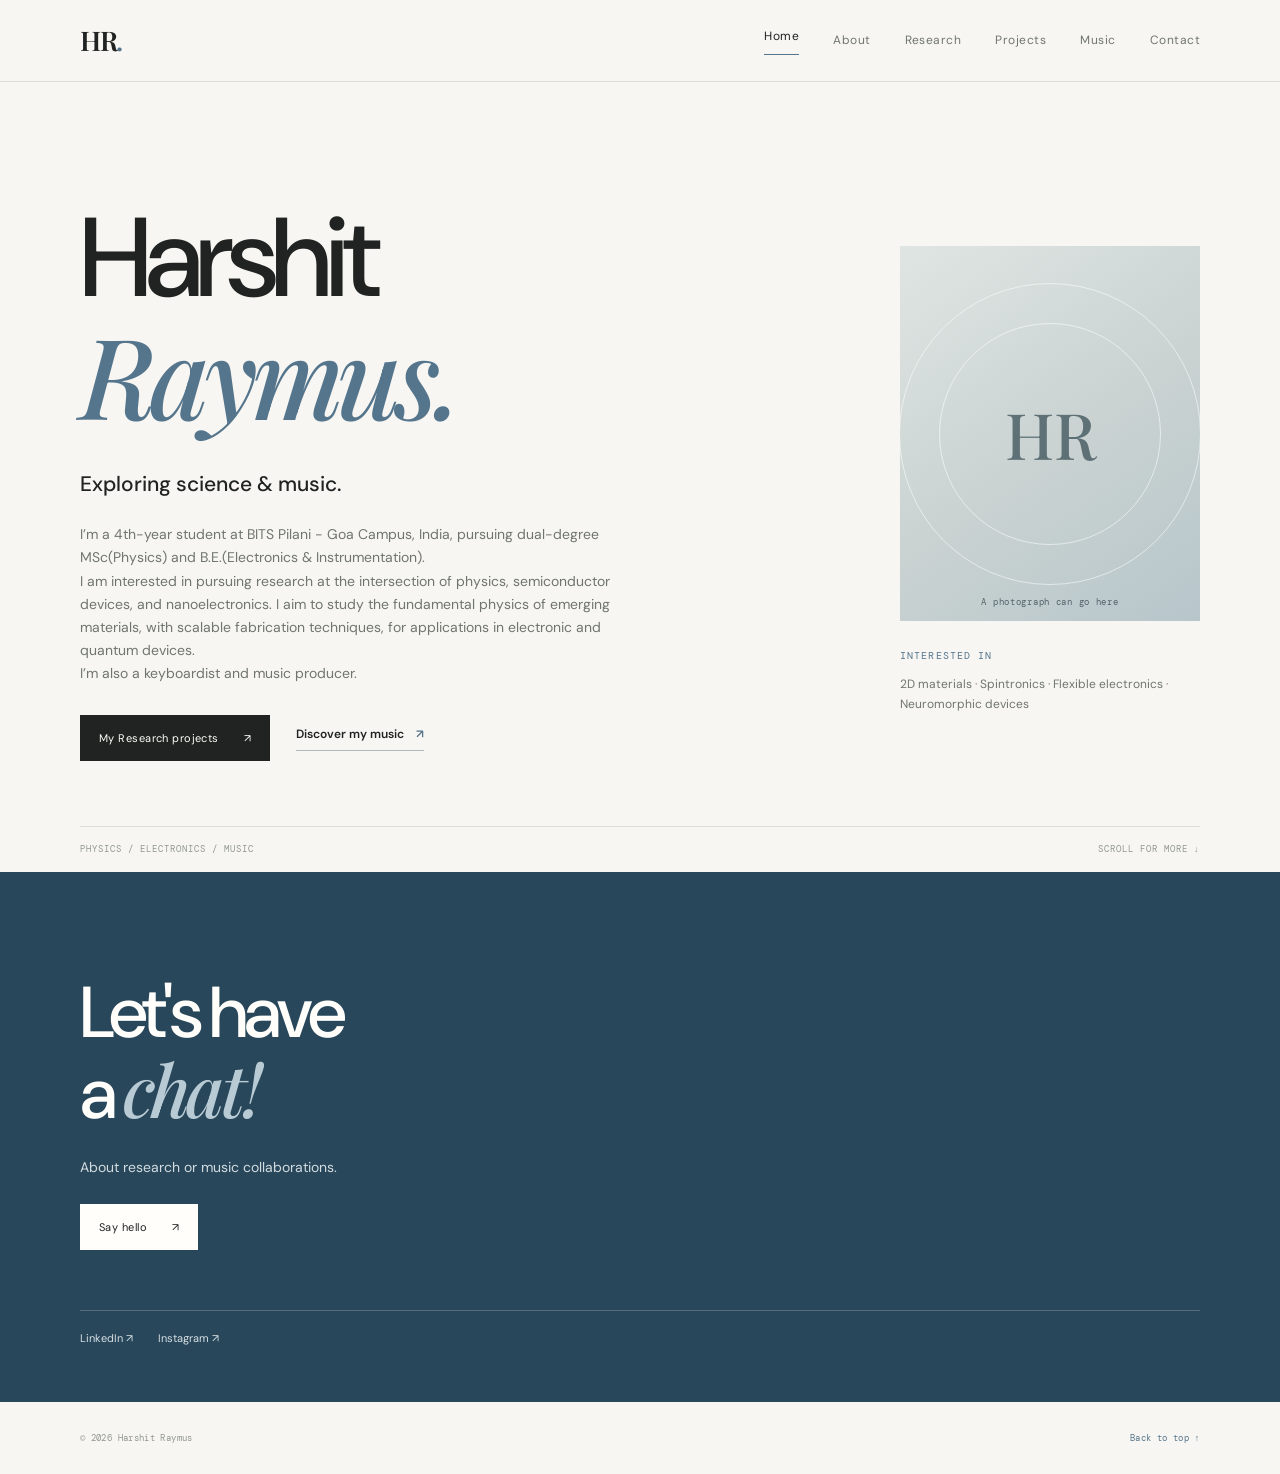
==== commit 0aa7621a: "Revise navigation and hero section in index.html Updated navigation links and modified hero section " ====
--- a/index.html
+++ b/index.html
@@ -19,9 +19,10 @@
     <button class="menu-toggle" aria-label="Open navigation" aria-expanded="false">Menu</button>
     <nav class="main-nav" aria-label="Main navigation">
       <a class="active" href="index.html">Home</a>
-      <a href="research.html">Research</a>
+      <a href="about.html">About</a>
+      <a href="research.html">Research</a>      
+      <a href="projects.html">Projects</a>
       <a href="music.html">Music</a>
-      <a href="projects.html">Projects</a>
       <a href="#contact">Contact</a>
     </nav>
   </header>
@@ -30,11 +31,11 @@
     <section class="hero wrap">
       <div class="hero-grid">
         <div>
-          <h1>Harshit<br><em>Raymus.</em></h1>
+          <h1>Harshit <em>Raymus.</em></h1>
           <p class="hero-subtitle">Exploring science & music.</p>
           <p class="intro">I’m a 4th-year student at BITS Pilani - Goa Campus, India, pursuing dual-degree MSc(Physics) and B.E.(Electronics & Instrumentation). <br> I am interested in pursuing research at the intersection of physics, semiconductor devices, and nanoelectronics. I aim to study the fundamental physics of emerging materials, with scalable fabrication techniques, for applications in electronic and quantum devices. <br> I’m also a keyboardist and music producer.</p>
           <div class="hero-actions">
-            <a class="button button-dark" href="research.html">My Research <span>↗</span></a>
+            <a class="button button-dark" href="research.html">My Research projects<span>↗</span></a>
             <a class="text-link" href="music.html">Discover my music <span>↗</span></a>
           </div>
         </div>
@@ -55,26 +56,6 @@
       </div>
     </section>
 
-    <section class="wrap feature-grid">
-      <article class="feature-card research-card">
-        <div class="card-topline"><span>01 / RESEARCH</span><span>↗</span></div>
-        <div class="feature-art art-lattice" aria-hidden="true"><span></span><span></span><span></span><span></span></div>
-        <div>
-          <h3>Understanding<br>the <em>smallest details.</em></h3>
-          <p>Semiconductor devices, nanomaterials, spintronics and the physics behind emerging technologies.</p>
-          <a class="text-link" href="research.html">View research <span>↗</span></a>
-        </div>
-      </article>
-      <article class="feature-card music-card">
-        <div class="card-topline"><span>02 / MUSIC</span><span>↗</span></div>
-        <div class="feature-art art-keys" aria-hidden="true"><div class="keys"></div><div class="music-note">♪</div></div>
-        <div>
-          <h3>Finding expression<br>through <em>sound.</em></h3>
-          <p>Piano, live arrangements, compositions.</p>
-          <a class="text-link" href="music.html">Explore music <span>↗</span></a>
-        </div>
-      </article>
-    </section>
 
     <section class="contact-section" id="contact">
       <div class="wrap contact-inner">
